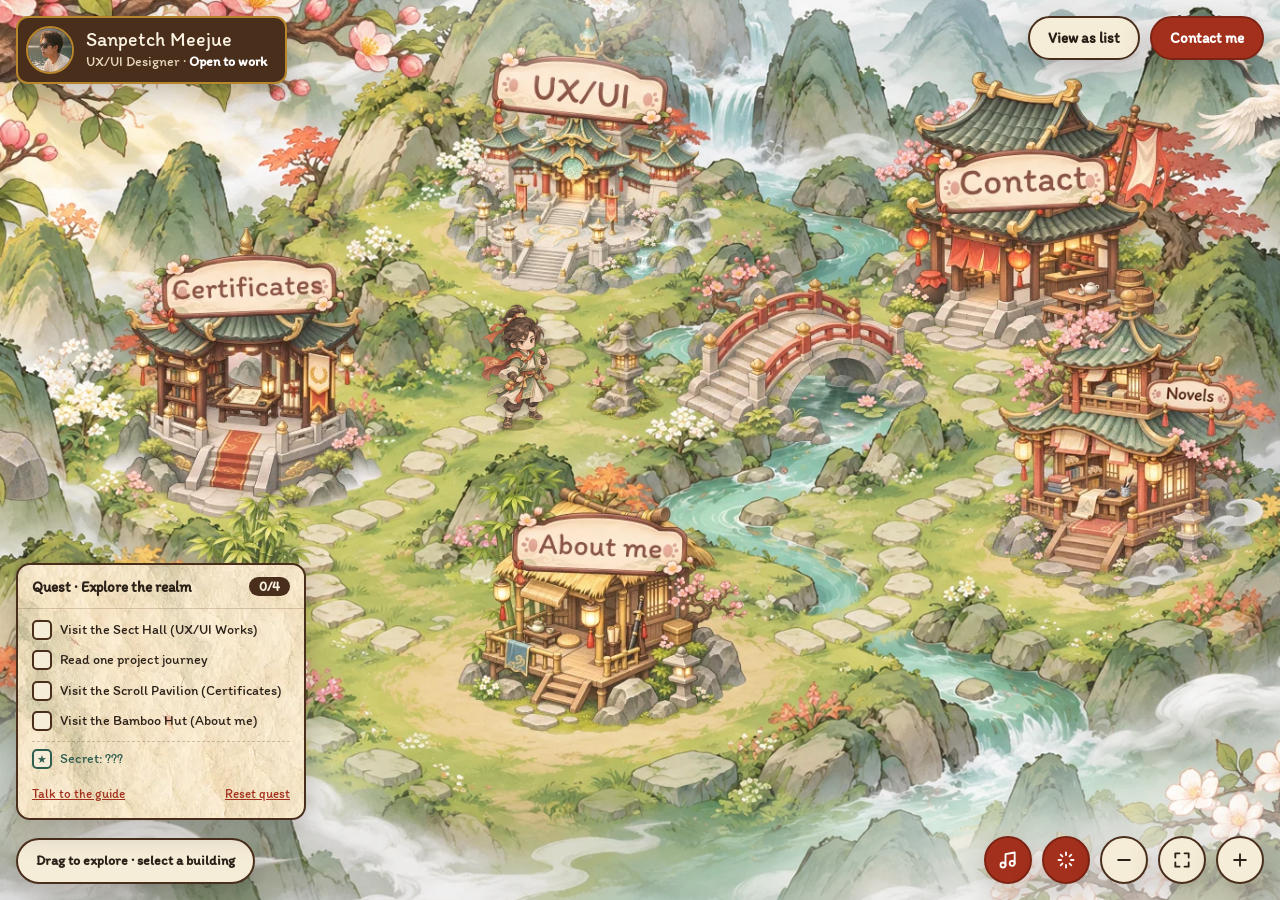
==== index.html @ 184b5078 "First version" ====
<!doctype html>
<html lang="en">
<head>
  <meta charset="utf-8">
  <meta name="viewport" content="width=device-width, initial-scale=1">
  <title>Sanpetch Meejue — UX/UI Designer Portfolio</title>
  <meta name="description" content="UX/UI Designer portfolio: case studies from planning to handoff.">

  <link rel="stylesheet" href="css/style.css?v=84">

  <!-- ตัดสินใจก่อนหน้าเว็บแสดงผล ว่าจะเปิดแอนิเมชันไหม (ดูจากการตั้งค่าเครื่อง: Windows → Animation effects) -->
  <script>
    try {
      // เปิดแอนิเมชันทุกครั้งที่เข้าเว็บ ยกเว้นเครื่องที่ตั้ง "ลดการเคลื่อนไหว" ไว้
      if (matchMedia("(prefers-reduced-motion: reduce)").matches) document.documentElement.classList.add("motion-off");
    } catch (e) {}
  </script>
</head>
<body class="page-map">

  <!-- ลิงก์ซ่อน: คนที่ใช้คีย์บอร์ดกด Tab ครั้งแรกจะเห็น → ข้ามแผนที่ไปดูแบบรายการได้ทันที -->
  <a class="skip-link" href="#quick" data-open="quick">Skip the map — view as list</a>

  <!-- ===== ส่วนหัว (HUD) ลอยอยู่บนแผนที่ ===== -->
  <header class="hud">
    <div class="hud-id plaque-wood">
      <img class="hud-photo" src="images/profile/sanpetch.webp" alt="" width="48" height="48">
      <div>
        <p class="hud-name">Sanpetch Meejue</p>
        <p class="hud-role">UX/UI Designer · <strong>Open to work</strong></p>
      </div>
    </div>
    <nav class="hud-nav" aria-label="Main">
      <button type="button" class="btn btn-ghost" data-open="quick">View as list</button>
      <button type="button" class="btn btn-seal" data-open="contact">Contact me</button>
    </nav>
  </header>

  <!-- ===== แผนที่ =====
       map-viewport = กรอบที่มองเห็น (เต็มจอ)
       map-world    = โลกขนาด 1586×992 ที่เลื่อน/ซูมได้ (JavaScript ขยับมัน)

       วิธีทำ "ชี้แล้วอาคารขยาย":
       1. map-full.webp = แผนที่เต็ม (อาคารขนาดปกติ)
       2. hover-xxx.webp = ภาพเฉพาะส่วนอาคารที่ขยายแล้ว ตัดมาจากภาพที่คุณทำ วางทับตรงตำแหน่งเดิมพอดี
          ปกติซ่อนไว้ (opacity: 0) → เมื่อเมาส์ชี้ปุ่มของอาคารนั้น จะค่อยๆ โผล่ขึ้นมา
       3. ปุ่ม (hotspot) = พื้นที่โปร่งใสที่กดได้ วางทับตัวอาคาร
       ตัวเลข left / top / width / height = พิกัดเป็นพิกเซลบนภาพแผนที่ -->
  <main class="map-viewport" id="map" aria-label="Portfolio map. Select a building to open a section.">
    <div class="parallax">
    <div class="map-world" id="world">
      <img class="map-bg" src="images/map/map-full.webp" alt="" width="1586" height="992" draggable="false">

      <!-- ภาพอาคารขยาย (ซ่อนไว้ก่อน) -->
      <img class="hover-art" data-for="works"   src="images/map/hover-works.webp"   alt="" draggable="false" style="left:550px;  top:4px;   width:359px; height:354px">
      <img class="hover-art" data-for="certs"   src="images/map/hover-certs.webp"   alt="" draggable="false" style="left:188px;  top:227px; width:355px; height:372px">
      <img class="hover-art" data-for="about"   src="images/map/hover-about.webp"   alt="" draggable="false" style="left:572px;  top:488px; width:361px; height:336px">
      <img class="hover-art" data-for="contact" src="images/map/hover-contact.webp" alt="" draggable="false" style="left:1020px; top:68px;  width:367px; height:349px">
      <img class="hover-art" data-for="novels"  src="images/map/hover-novels.webp"  alt="" draggable="false" style="left:1142px; top:293px; width:335px; height:357px">

      <!-- ปุ่มของอาคาร: ข้อความในปุ่มซ่อนจากสายตา (ป้ายอยู่ในภาพแล้ว) แต่โปรแกรมอ่านหน้าจอยังอ่านได้ -->
      <button type="button" class="hotspot" data-open="works"   style="left:570px;  top:20px;  width:320px; height:325px; --x:730px;  --y:260px"><span class="sr-only">UX/UI Works</span></button>
      <button type="button" class="hotspot" data-open="certs"   style="left:215px;  top:260px; width:305px; height:325px; --x:367px;  --y:500px"><span class="sr-only">Certificates</span></button>
      <button type="button" class="hotspot" data-open="about"   style="left:590px;  top:515px; width:325px; height:295px; --x:752px;  --y:735px"><span class="sr-only">About me</span></button>
      <button type="button" class="hotspot" data-open="contact" style="left:1040px; top:85px;  width:300px; height:235px; --x:1205px; --y:325px"><span class="sr-only">Contact</span></button>
      <button type="button" class="hotspot" data-open="novels"  style="left:1170px; top:330px; width:285px; height:300px; --x:1310px; --y:560px"><span class="sr-only">Novels</span></button>
    </div>
    </div>

    <!-- หมอกเปิดฉากตอนเข้าเว็บ (ค่อยๆ จางหายไป) -->
    <div class="intro-mist" aria-hidden="true"></div>
  </main>

  <!-- ปุ่มควบคุมแผนที่ -->
  <div class="map-controls" role="group" aria-label="Map controls">
    <!-- ปุ่มเปิด/ปิดเพลง (เพลงไม่เล่นเองจนกว่าจะกดปุ่มนี้) -->
    <button type="button" class="btn-icon" id="music-toggle" aria-pressed="false" aria-label="Sound and music" title="Sound & music on/off">
      <svg viewBox="0 0 24 24" aria-hidden="true"><path d="M9 18V5l11-2v13"/><circle cx="6" cy="18" r="3"/><circle cx="17" cy="16" r="3"/></svg>
    </button>
    <!-- ปุ่มเปิด/ปิดแอนิเมชัน (WCAG: ของที่ขยับเองต้องหยุดได้) -->
    <button type="button" class="btn-icon" id="motion-toggle" aria-pressed="true" aria-label="Animations" title="Animations on/off">
      <svg viewBox="0 0 24 24" aria-hidden="true"><path d="M12 3v3M12 18v3M3 12h3M18 12h3M5.6 5.6l2.1 2.1M16.3 16.3l2.1 2.1M5.6 18.4l2.1-2.1M16.3 7.7l2.1-2.1"/></svg>
    </button>
    <button type="button" class="btn-icon" id="zoom-out" aria-label="Zoom out">
      <svg viewBox="0 0 24 24" aria-hidden="true"><path d="M5 12h14"/></svg>
    </button>
    <button type="button" class="btn-icon" id="zoom-reset" aria-label="Show whole map">
      <svg viewBox="0 0 24 24" aria-hidden="true"><path d="M4 9V4h5M20 9V4h-5M4 15v5h5M20 15v5h-5"/></svg>
    </button>
    <button type="button" class="btn-icon" id="zoom-in" aria-label="Zoom in">
      <svg viewBox="0 0 24 24" aria-hidden="true"><path d="M5 12h14M12 5v14"/></svg>
    </button>
  </div>
  <p class="map-hint plaque-paper">Drag to explore · select a building</p>

  <!-- ===== ระบบเกม (ทำงานด้วย js/game.js) ===== -->

  <!-- Quest Log: ภารกิจสำรวจ (มุมซ้าย ใต้ป้ายชื่อ) -->
  <aside class="quest" id="quest" aria-label="Quest log">
    <button type="button" class="quest-toggle" id="quest-toggle" aria-expanded="true" aria-controls="quest-list">
      <span class="quest-title">Quest · Explore the realm</span>
      <span class="quest-count" id="quest-count">0/4</span>
    </button>
    <ol class="quest-list" id="quest-list"></ol>
    <div class="quest-foot">
      <button type="button" class="link-btn" id="npc-replay">Talk to the guide</button>
      <button type="button" class="link-btn" id="quest-reset">Reset quest</button>
    </div>
  </aside>

  <!-- NPC ผู้นำทาง: กล่องบทสนทนาด้านล่างจอ -->
  <section class="npc" id="npc" aria-label="Guide" hidden>
    <img class="npc-portrait" src="images/decor/crane.webp" alt="">
    <div class="npc-body">
      <p class="npc-name">Crane Messenger</p>
      <!-- ตัวหนังสือที่ค่อยๆ พิมพ์ (ซ่อนจากโปรแกรมอ่านหน้าจอ) + ข้อความเต็ม (ให้โปรแกรมอ่านหน้าจออ่าน) -->
      <p class="npc-text"><span class="npc-typed" aria-hidden="true"></span><span class="sr-only" id="npc-full" aria-live="polite"></span></p>
      <div class="npc-actions">
        <button type="button" class="btn btn-ghost" id="npc-skip">Skip</button>
        <button type="button" class="btn btn-seal" id="npc-next">Next ▸</button>
      </div>
    </div>
  </section>

  <!-- Achievement: เด้งขึ้นเมื่อทำภารกิจครบ -->
  <div class="achievement" id="achievement" role="status" hidden>
    <svg class="achievement-medal" viewBox="0 0 48 48" aria-hidden="true">
      <path d="M16 4h16l-4 14h-8z" fill="#A3301C"/>
      <circle cx="24" cy="30" r="14" fill="#E9B84A" stroke="#7E5A12" stroke-width="2.5"/>
      <path d="M24 21l2.8 5.7 6.2.9-4.5 4.4 1 6.2L24 35.3l-5.5 2.9 1-6.2-4.5-4.4 6.2-.9z" fill="#FFF3C8"/>
    </svg>
    <div class="achievement-text">
      <p class="achievement-kicker">Achievement unlocked</p>
      <p class="achievement-title">Explorer of the Realm</p>
      <p>You have seen the whole journey. Ready to talk?</p>
    </div>
    <div class="achievement-actions">
      <button type="button" class="btn btn-seal" data-open="contact">Send a message</button>
      <button type="button" class="btn-icon" data-dismiss aria-label="Close">
        <svg viewBox="0 0 24 24" aria-hidden="true"><path d="M6 6l12 12M18 6L6 18"/></svg>
      </button>
    </div>
  </div>

  <!-- =========================================================
       แผง (dialog) — เปิดเมื่อกดอาคาร
       <dialog> เป็นแท็กมาตรฐานของ HTML: กด Esc ปิดได้เอง และล็อกโฟกัสไว้ในแผงให้อัตโนมัติ
       เนื้อหาในแผงสร้างจาก data.js ด้วย main.js
       ========================================================= -->

  <!-- แผงผลงาน UX/UI -->
  <dialog class="panel" id="works" aria-labelledby="works-title">
    <div class="panel-head">
      <button type="button" class="btn btn-ghost btn-back" data-close>
        <svg viewBox="0 0 24 24" aria-hidden="true"><path d="M15 6l-6 6 6 6"/></svg> Back to map
      </button>
      <h2 class="sign" id="works-title">UX/UI Works</h2>
      <span class="panel-head-spacer"></span>
    </div>
    <p class="panel-lead">Every project is told step by step — from planning to developer handoff.</p>
    <ul class="work-grid" id="work-grid"></ul>
  </dialog>

  <!-- แผงใบรับรอง -->
  <dialog class="panel" id="certs" aria-labelledby="certs-title">
    <div class="panel-head">
      <button type="button" class="btn btn-ghost btn-back" data-close>
        <svg viewBox="0 0 24 24" aria-hidden="true"><path d="M15 6l-6 6 6 6"/></svg> Back to map
      </button>
      <h2 class="sign" id="certs-title">Certificates</h2>
      <span class="panel-head-spacer"></span>
    </div>
    <p class="panel-lead">Courses and certificates that keep my skills sharp.</p>
    <ul class="cert-grid" id="cert-grid"></ul>
  </dialog>

  <!-- แผงนิยาย -->
  <dialog class="panel" id="novels" aria-labelledby="novels-title">
    <div class="panel-head">
      <button type="button" class="btn btn-ghost btn-back" data-close>
        <svg viewBox="0 0 24 24" aria-hidden="true"><path d="M15 6l-6 6 6 6"/></svg> Back to map
      </button>
      <h2 class="sign" id="novels-title">Novels</h2>
      <span class="panel-head-spacer"></span>
    </div>
    <p class="panel-lead"><span>Outside of design, I write fiction in Thai as <strong>Howzler</strong>. Read them on Dek-D.</span></p>
    <ul class="novel-grid" id="novel-grid"></ul>
  </dialog>

  <!-- แผง About -->
  <dialog class="panel" id="about" aria-labelledby="about-title">
    <div class="panel-head">
      <button type="button" class="btn btn-ghost btn-back" data-close>
        <svg viewBox="0 0 24 24" aria-hidden="true"><path d="M15 6l-6 6 6 6"/></svg> Back to map
      </button>
      <h2 class="sign" id="about-title">About me</h2>
      <span class="panel-head-spacer"></span>
    </div>
    <div id="about-body" class="about"></div>
  </dialog>

  <!-- แผง Contact -->
  <dialog class="panel panel-small" id="contact" aria-labelledby="contact-title">
    <div class="panel-head">
      <button type="button" class="btn btn-ghost btn-back" data-close>
        <svg viewBox="0 0 24 24" aria-hidden="true"><path d="M15 6l-6 6 6 6"/></svg> Back
      </button>
      <h2 class="sign" id="contact-title">Contact</h2>
      <span class="panel-head-spacer"></span>
    </div>
    <div id="contact-body"></div>
  </dialog>

  <!-- แผง View as list: ทุกอย่างในเว็บแบบรายการธรรมดา (สำหรับคนรีบ / ใช้คีย์บอร์ด / โปรแกรมอ่านหน้าจอ) -->
  <dialog class="panel" id="quick" aria-labelledby="quick-title">
    <div class="panel-head">
      <button type="button" class="btn btn-ghost btn-back" data-close>
        <svg viewBox="0 0 24 24" aria-hidden="true"><path d="M15 6l-6 6 6 6"/></svg> Back to map
      </button>
      <h2 class="sign" id="quick-title">Quick view</h2>
      <span class="panel-head-spacer"></span>
    </div>
    <div id="quick-body" class="quick"></div>
  </dialog>

  <!-- ดูใบรับรองเต็มจอ (Lightbox) — ทำงานด้วย main.js ส่วนที่ 5 -->
  <dialog class="lightbox" id="lightbox" aria-label="Image viewer">
    <button type="button" class="lb-btn lb-close" id="lightbox-close" aria-label="Close">
      <svg viewBox="0 0 24 24" aria-hidden="true"><path d="M6 6l12 12M18 6L6 18"/></svg>
    </button>
    <button type="button" class="lb-btn lb-prev" id="lightbox-prev" aria-label="Previous image">
      <svg viewBox="0 0 24 24" aria-hidden="true"><path d="M15 5l-7 7 7 7"/></svg>
    </button>
    <div class="lightbox-stage">
      <img id="lightbox-img" src="" alt="">
    </div>
    <button type="button" class="lb-btn lb-next" id="lightbox-next" aria-label="Next image">
      <svg viewBox="0 0 24 24" aria-hidden="true"><path d="M9 5l7 7-7 7"/></svg>
    </button>
    <p class="lightbox-caption" id="lightbox-caption" aria-live="polite"></p>
  </dialog>

  <!-- ลำดับสำคัญ: data.js ต้องมาก่อน main.js เพราะ main.js ใช้ข้อมูลจาก data.js
       ?v=3 ท้ายชื่อไฟล์ = เลขเวอร์ชัน ทุกครั้งที่แก้ CSS/JS ให้เปลี่ยนเลขนี้ (เช่น v=4)
       เบราว์เซอร์จะรู้ว่าเป็นไฟล์ใหม่ และไม่ใช้ไฟล์เก่าที่จำไว้ (cache) -->
  <script src="js/data.js?v=84"></script>
  <script src="js/main.js?v=84"></script>
  <script src="js/player.js?v=84"></script>
  <script src="js/ambient.js?v=84"></script>
  <script src="js/game.js?v=84"></script>
  <script src="js/music.js?v=84"></script>
</body>
</html>
---- css/style.css ----
/* =========================================================
   style.css — หน้าตาทั้งหมดของเว็บ
   ---------------------------------------------------------
   ส่วนที่ 1: ตัวแปรสีและฟอนต์ (แก้ที่นี่ที่เดียว ทั้งเว็บเปลี่ยนตาม)
   ส่วนที่ 2: พื้นฐาน + ปุ่ม + ป้าย
   ส่วนที่ 3: หน้าแผนที่
   ส่วนที่ 4: แผง (dialog) และการ์ด
   ส่วนที่ 5: หน้ารายละเอียดผลงาน (project.html)
   ส่วนที่ 6: มือถือ + คนที่ปิดแอนิเมชัน
   ========================================================= */

/* ---------- 0. ฟอนต์ Itim (เก็บไฟล์ไว้ในเว็บเอง: fonts/Itim-Regular.woff2)
   รองรับทั้งภาษาอังกฤษและภาษาไทย → ตอนเพิ่มภาษาไทยภายหลังใช้ฟอนต์เดิมได้เลย
   Itim มีแค่น้ำหนักปกติ (Regular) ตัวหนาในเว็บจึงเป็นตัวหนาที่เบราว์เซอร์สร้างให้
   ลิขสิทธิ์: SIL Open Font License 1.1 — ใช้บนเว็บได้ฟรี ---------- */
@font-face {
  font-family: "Itim";
  src: url("../fonts/Itim-Regular.woff2") format("woff2");
  font-weight: 400;
  font-style: normal;
  font-display: swap;   /* แสดงข้อความด้วยฟอนต์สำรองก่อน แล้วสลับเป็น Itim เมื่อโหลดเสร็จ */
}

/* ---------- 1. ตัวแปร (CSS variables) ---------- */
:root {
  --paper: #F6EDD9;        /* กระดาษสา: พื้นแผง */
  --paper-2: #EFE2C6;      /* กระดาษเข้มขึ้น: การ์ด */
  --ink: #2B2118;          /* หมึก: ตัวหนังสือหลัก */
  --ink-soft: #5A4A3A;     /* หมึกจาง: ตัวหนังสือรอง (ผ่าน 4.5:1 บนกระดาษ) */
  --vermilion: #A3301C;    /* ชาด: สีเน้น / ตราประทับ */
  --vermilion-dark: #7E2414;
  --jade: #2F5D50;         /* หยก: สีรอง */
  --gold: #B8862B;         /* ทอง: เส้นตกแต่ง (ไม่ใช้กับตัวหนังสือ) */
  --wood: #4A2E1C;         /* ไม้: ป้ายชื่อ */
  --wood-light: #6B4429;
  --wood-text: #FBF3E2;

  --font-head: "Itim", system-ui, sans-serif;
  --font-body: "Itim", system-ui, sans-serif;

  --radius: 10px;
  --shadow: 0 10px 30px rgba(43, 33, 24, .28);
}

/* ---------- 2. พื้นฐาน ---------- */
*, *::before, *::after { box-sizing: border-box; }
html, body { margin: 0; }
body {
  font-family: var(--font-body);
  color: var(--ink);
  background: var(--paper) url("../images/ui/paper-texture.webp");
  line-height: 1.6;
}
img { max-width: 100%; display: block; }
h1, h2, h3 { font-family: var(--font-head); font-weight: 400; line-height: 1.2; margin: 0; }
p { margin: 0; }
a { color: var(--vermilion); }
a:hover { color: var(--vermilion-dark); }

/* วงแหวนโฟกัส: เห็นชัดเมื่อใช้คีย์บอร์ด (สำคัญมากสำหรับ WCAG) */
:focus-visible { outline: 3px solid var(--vermilion); outline-offset: 3px; }

/* ลิงก์ข้ามแผนที่: ซ่อนไว้ จนกว่าจะถูกโฟกัสด้วย Tab */
.skip-link {
  position: fixed; left: 16px; top: -60px; z-index: 100;
  padding: 10px 16px; background: var(--ink); color: var(--paper); border-radius: 8px;
  text-decoration: none; font-weight: 600;
}
.skip-link:focus { top: 16px; color: var(--paper); }

/* ปุ่มพื้นฐาน */
.btn {
  display: inline-flex; align-items: center; justify-content: center; gap: 6px;
  min-height: 44px; padding: 0 18px;               /* 44px = ขนาดขั้นต่ำที่นิ้วกดง่าย */
  font: 600 15px/1 var(--font-body);
  border-radius: 999px; cursor: pointer; text-decoration: none;
  transition: transform .15s ease, background-color .15s ease;
}
.btn svg, .btn-icon svg { width: 20px; height: 20px; fill: none; stroke: currentColor; stroke-width: 2.2; stroke-linecap: round; stroke-linejoin: round; }
.btn:hover { transform: translateY(-1px); }
.btn-seal { background: var(--vermilion); color: #fff; border: 2px solid var(--vermilion-dark); }
.btn-seal:hover { background: var(--vermilion-dark); color: #fff; }
.btn-ghost { background: var(--paper); color: var(--ink); border: 2px solid var(--wood); }
.btn-ghost:hover { background: var(--paper-2); color: var(--ink); }

.btn-icon {
  width: 48px; height: 48px; display: grid; place-items: center;
  background: var(--paper); color: var(--ink); border: 2px solid var(--wood); border-radius: 50%;
  cursor: pointer; box-shadow: var(--shadow);
}
.btn-icon:hover { background: var(--paper-2); }

/* ป้ายไม้ และ ป้ายกระดาษ */
.plaque-wood {
  background: var(--wood); color: var(--wood-text);
  border: 2px solid var(--gold); border-radius: 12px; box-shadow: var(--shadow);
}
.plaque-paper {
  background: var(--paper); color: var(--ink);
  border: 2px solid var(--wood); border-radius: 999px; box-shadow: var(--shadow);
}

/* ตราประทับ SM */
.seal {
  width: 44px; height: 44px; flex: none; display: grid; place-items: center;
  background: var(--vermilion); color: #fff; border-radius: 8px;
  font: 400 18px/1 var(--font-head); letter-spacing: .04em;
  box-shadow: inset 0 0 0 2px rgba(255,255,255,.35);
}

/* ป้ายชื่อหัวแผง (เหมือนป้ายแขวนหน้าสำนัก) */
.sign {
  justify-self: center;
  padding: 8px 28px; font-size: clamp(22px, 3vw, 30px);
  background: var(--wood); color: var(--wood-text);
  border: 2px solid var(--gold); border-radius: 10px;
  box-shadow: 0 4px 0 var(--wood-light);
  text-align: center;
}

/* กล่อง [เดียวมาอัพเดต] — เห็นชัด เพื่อเตือนว่ายังต้องเติมข้อมูล */
.todo {
  display: inline-block; padding: 1px 8px; border: 1.5px dashed var(--vermilion);
  border-radius: 6px; color: var(--vermilion-dark); background: #FFF6EE;
  font-size: .85em; font-weight: 600;
}
.todo-block {
  padding: 16px; border: 2px dashed var(--vermilion); border-radius: var(--radius);
  background: rgba(255, 246, 238, .7); color: var(--ink-soft);
}
.todo-block strong { color: var(--vermilion-dark); }
.todo-note { margin-top: 6px; font-size: 14px; }

/* ---------- 3. หน้าแผนที่ ---------- */
.page-map { overflow: hidden; height: 100dvh; background: #DCE6D8; }

.map-viewport {
  position: fixed; inset: 0; overflow: hidden;
  cursor: grab; touch-action: none;   /* touch-action:none = ให้ JavaScript จัดการลากเอง */
}
.map-viewport.is-dragging { cursor: grabbing; }

.map-world {
  position: absolute; left: 0; top: 0;
  width: 1586px; height: 992px;
  transform-origin: 0 0;
}
.map-world.is-animating { transition: transform .7s cubic-bezier(.22, .8, .25, 1); }
.map-bg { width: 1586px; height: 992px; max-width: none; user-select: none; }

/* ภาพอาคารขยาย: ซ่อนไว้ แล้วค่อยๆ โผล่เมื่อชี้ปุ่มของอาคารนั้น */
.hover-art {
  position: absolute; max-width: none; pointer-events: none; user-select: none;
  opacity: 0; transition: opacity .3s ease;
}
/* :has() = "ถ้าใน map-world มีปุ่ม works ที่ถูกชี้อยู่" → ให้ภาพ works โผล่ */
.map-world:has(.hotspot[data-open="works"]:is(:hover, :focus-visible))   .hover-art[data-for="works"],
.map-world:has(.hotspot[data-open="certs"]:is(:hover, :focus-visible))   .hover-art[data-for="certs"],
.map-world:has(.hotspot[data-open="about"]:is(:hover, :focus-visible))   .hover-art[data-for="about"],
.map-world:has(.hotspot[data-open="contact"]:is(:hover, :focus-visible)) .hover-art[data-for="contact"],
.map-world:has(.hotspot[data-open="novels"]:is(:hover, :focus-visible))  .hover-art[data-for="novels"] { opacity: 1; }

/* ปุ่มโปร่งใสที่วางทับอาคาร */
.hotspot {
  position: absolute; padding: 0; border: 0; background: transparent;
  border-radius: 40px; cursor: pointer;
}
.hotspot:focus-visible { outline: 4px solid var(--vermilion); outline-offset: 4px; }

/* ซ่อนข้อความจากสายตา แต่โปรแกรมอ่านหน้าจอยังอ่านได้ */
.sr-only {
  position: absolute; width: 1px; height: 1px; padding: 0; margin: -1px;
  overflow: hidden; clip: rect(0 0 0 0); white-space: nowrap; border: 0;
}

/* HUD */
.hud {
  position: fixed; z-index: 10; left: 16px; right: 16px; top: 16px;
  display: flex; justify-content: space-between; align-items: flex-start; gap: 12px; flex-wrap: wrap;
  pointer-events: none;   /* ให้ลากแผนที่ผ่านช่องว่างได้ */
}
.hud > * { pointer-events: auto; }
.hud-id { display: flex; align-items: center; gap: 12px; padding: 8px 18px 8px 8px; }
.hud-name { font: 400 20px/1.2 var(--font-head); }
/* รูปโปรไฟล์เล็กในส่วนหัว */
.hud-photo {
  width: 48px; height: 48px; flex: none; object-fit: cover; border-radius: 50%;
  border: 2px solid var(--gold);
}
.hud-role { font-size: 14px; color: #EADBC0; }
.hud-role strong { color: #fff; }
.hud-nav { display: flex; gap: 10px; flex-wrap: wrap; }
.hud-nav .btn { box-shadow: var(--shadow); }

.map-controls { position: fixed; z-index: 10; right: 16px; bottom: 16px; display: flex; gap: 10px; }
.map-hint { position: fixed; z-index: 10; left: 16px; bottom: 16px; padding: 10px 18px; font-size: 14px; font-weight: 600; }

/* ---------- 4. แผง (dialog) ---------- */
.panel {
  width: min(920px, 64vw); max-width: none;
  height: calc(100dvh - 32px); max-height: none;
  margin: 16px 16px 16px auto;            /* ชิดขวา เหลือแผนที่ด้านซ้าย */
  padding: 20px 28px 32px;
  background: var(--paper) url("../images/ui/paper-texture.webp");
  color: var(--ink);
  border: 3px solid var(--wood); border-radius: 18px;
  box-shadow: 0 0 0 6px rgba(246, 237, 217, .55), var(--shadow);
  overflow-y: auto;
}
.panel-small { width: min(520px, 92vw); height: auto; max-height: calc(100dvh - 32px); margin: 16px 16px auto auto; }

.panel::backdrop { background: rgba(30, 24, 16, .25); }
.panel[open] { animation: panel-in .35s cubic-bezier(.22, .8, .25, 1); }
@keyframes panel-in { from { opacity: 0; transform: translateX(40px); } to { opacity: 1; transform: none; } }

.panel-head {
  display: grid; grid-template-columns: 1fr auto 1fr; align-items: center; gap: 12px;
  position: sticky; top: -20px; z-index: 2; margin: -20px -28px 0; padding: 20px 28px 14px;
  background: var(--paper) url("../images/ui/paper-texture.webp");
  border-bottom: 2px solid rgba(74, 46, 28, .15);
}
.btn-back { justify-self: start; }
.panel-lead { margin: 18px 0 6px; text-align: center; color: var(--ink-soft); }

/* การ์ดผลงาน: ตาราง 2 คอลัมน์ */
.work-grid, .cert-grid {
  list-style: none; margin: 18px 0 0; padding: 0;
  display: grid; grid-template-columns: repeat(2, minmax(0, 1fr)); gap: 18px;
}
.work-card {
  display: flex; flex-direction: column; height: 100%;
  background: var(--paper-2); color: var(--ink); text-decoration: none;
  border: 2px solid var(--wood); border-radius: 14px; overflow: hidden;
  box-shadow: 0 4px 0 var(--wood-light);
  transition: transform .2s ease, box-shadow .2s ease;
}
.work-card:hover { transform: translateY(-4px); box-shadow: 0 8px 0 var(--wood-light); color: var(--ink); }
.work-cover {
  position: relative; aspect-ratio: 4 / 3; overflow: hidden;
  background: #E6D6B5 url("../images/ui/paper-texture.webp");
  border-bottom: 2px solid var(--wood);
}
.work-cover img { width: 100%; height: 100%; object-fit: cover; }
.cover-placeholder {
  position: absolute; inset: 0; display: grid; place-items: center; align-content: center; gap: 10px;
  color: var(--ink-soft); text-align: center; padding: 12px;
}
.cover-placeholder .enso {
  width: 92px; height: 92px; display: grid; place-items: center;
  border: 5px solid var(--ink); border-radius: 50%; border-right-color: transparent;
  font: 400 40px/1 var(--font-head); color: var(--ink); transform: rotate(-20deg);
}
.cover-placeholder .enso span { transform: rotate(20deg); }
.work-body { display: flex; flex-direction: column; gap: 8px; padding: 14px 16px 18px; flex: 1; }
.work-cat { font-size: 12px; font-weight: 700; letter-spacing: .1em; text-transform: uppercase; color: var(--jade); }
.work-title { font-size: 24px; }
.work-client { font-size: 14px; color: var(--ink-soft); }
.work-summary { font-size: 15px; }
.chips { display: flex; flex-wrap: wrap; gap: 6px; margin-top: auto; padding-top: 6px; }
.chip {
  padding: 3px 10px; font-size: 13px; font-weight: 600;
  background: var(--paper); border: 1.5px solid var(--jade); color: var(--jade); border-radius: 999px;
}
.work-cta { display: inline-flex; align-items: center; gap: 4px; margin-top: 8px; font-weight: 700; color: var(--vermilion); }

/* การ์ดนิยาย: ใช้สไตล์เดียวกับการ์ดผลงาน (.work-card)
   ต่างกันแค่ความสูง = ตามเนื้อหาของแต่ละใบ (ไม่ยืดให้สูงเท่าใบข้างๆ) */
.novel-grid {
  list-style: none; margin: 18px 0 0; padding: 0;
  display: grid; grid-template-columns: repeat(2, minmax(0, 1fr)); gap: 18px;
  align-items: start;
}
.novel-grid .work-card { height: auto; }
.novel-grid .work-cover img { object-position: center; }   /* ภาพปกทำเป็นแนวนอนไว้แล้ว (ปกจริงอยู่กลาง + พื้นหลังเบลอ) */
.novel-grid .work-body { flex: none; }
.novel-grid .work-cta { margin-top: 4px; }
.novel-lang { font-weight: 400; opacity: .85; }
.work-body > .todo { align-self: flex-start; }   /* ป้าย [เดียวมาอัพเดต] ไม่ยืดเต็มความกว้าง */
.quest-bonus { padding-top: 6px; border-top: 1.5px dashed rgba(74,46,28,.25); color: var(--jade) !important; }
.quest-bonus .quest-check { border-color: var(--jade); color: var(--jade); font-size: 11px; }
.quest-bonus.is-done .quest-check { background: var(--jade); border-color: var(--jade); color: #fff; }
.quest-bonus.is-done span:nth-child(2) { text-decoration: none !important; }

/* การ์ดใบรับรอง */
.cert-card {
  display: flex; flex-direction: column; gap: 6px; height: 100%; padding: 14px;
  background: var(--paper-2); border: 2px solid var(--wood); border-radius: 14px;
}
.cert-img { aspect-ratio: 4 / 3; border-radius: 8px; overflow: hidden; display: grid; place-items: center; background: #E6D6B5; }
.cert-year { font: 400 22px/1 var(--font-head); color: var(--vermilion); }
.cert-title { font-size: 17px; font-weight: 700; }
.cert-issuer { font-size: 14px; color: var(--ink-soft); }

/* About */
.about { display: grid; gap: 26px; margin-top: 20px; }
.about h3 { font-size: 22px; margin-bottom: 10px; color: var(--jade); }
/* ส่วนหัวของ About: รูป + แนะนำตัว */
.about-hero { display: flex; flex-wrap: wrap; gap: 28px; align-items: center; }
.about-photo {
  width: 220px; height: 220px; flex: none; object-fit: cover; border-radius: 50%;
  border: 6px solid var(--paper);
  box-shadow: 0 0 0 3px var(--wood), 0 0 0 7px var(--gold), var(--shadow);   /* กรอบไม้ + ขอบทอง */
}
.about-hero-text { flex: 1 1 320px; display: grid; gap: 10px; }
.about .about-name { font-size: 32px; color: var(--ink); margin: 0; }
.about-name span { font-size: 20px; color: var(--ink-soft); }
.about-role { color: var(--ink-soft); }
.about-role strong { color: var(--jade); }
.about-meta { font-size: 15px; color: var(--ink-soft); }
.about-intro { font-size: 18px; }
.about-quote { padding-left: 16px; border-left: 4px solid var(--vermilion); font-style: italic; color: var(--ink-soft); }
.timeline { list-style: none; margin: 0; padding: 0; display: grid; gap: 12px; }
.timeline > li { padding: 12px 16px; background: var(--paper-2); border-radius: 10px; border: 1.5px solid rgba(74,46,28,.3); }
.timeline > li > strong { display: block; }
.skill-groups { display: grid; grid-template-columns: repeat(2, minmax(0, 1fr)); gap: 16px; }
.skill-groups h4 { margin: 0 0 6px; font-size: 15px; }

/* Contact */
.contact-list { list-style: none; margin: 20px 0 0; padding: 0; display: grid; gap: 10px; }
.contact-list a, .contact-list .contact-row {
  display: flex; justify-content: space-between; align-items: center; gap: 12px; min-height: 52px; padding: 10px 16px;
  background: var(--paper-2); border: 1.5px solid rgba(74,46,28,.35); border-radius: 10px;
  color: var(--ink); text-decoration: none;
}
.contact-list a:hover { border-color: var(--vermilion); }
.contact-label { font-size: 13px; font-weight: 700; letter-spacing: .08em; text-transform: uppercase; color: var(--ink-soft); }
.contact-value { font-weight: 600; word-break: break-all; text-align: right; }

/* Quick view */
.quick { display: grid; gap: 26px; margin-top: 20px; }
.quick h3 { font-size: 22px; margin-bottom: 8px; color: var(--jade); }
.quick ul { margin: 0; padding-left: 20px; display: grid; gap: 6px; }

/* ---------- 5. หน้ารายละเอียดผลงาน ---------- */
.page-project { min-height: 100vh; }
.topbar {
  position: sticky; top: 0; z-index: 20;
  display: flex; justify-content: space-between; align-items: center; gap: 10px; flex-wrap: wrap;
  padding: 12px clamp(16px, 4vw, 40px);
  background: var(--wood); border-bottom: 3px solid var(--gold);
}
.topbar-links { display: flex; gap: 10px; flex-wrap: wrap; }
.topbar .btn-ghost { background: transparent; color: var(--wood-text); border-color: rgba(251,243,226,.6); }
.topbar .btn-ghost:hover { background: var(--wood-light); color: #fff; }

.project-wrap { max-width: 1180px; margin: 0 auto; padding: 32px clamp(16px, 4vw, 40px) 64px; }
.project-hero { display: grid; gap: 14px; padding-bottom: 28px; border-bottom: 2px solid rgba(74,46,28,.2); }
.project-hero h1 { font-size: clamp(36px, 6vw, 60px); }
.project-hero .work-summary { font-size: 19px; max-width: 760px; }
.metrics { display: flex; flex-wrap: wrap; gap: 12px; margin-top: 6px; }
.metric { min-width: 150px; padding: 12px 16px; background: var(--paper-2); border: 2px solid var(--wood); border-radius: 12px; }
.metric strong { display: block; font: 400 26px/1.1 var(--font-head); color: var(--vermilion); }
.metric span { font-size: 14px; color: var(--ink-soft); }

.overview { display: grid; grid-template-columns: repeat(4, minmax(0, 1fr)); gap: 12px; margin: 28px 0 0; }
.overview div { padding: 12px 14px; background: var(--paper-2); border-radius: 10px; }
.overview dt { font-size: 12px; font-weight: 700; letter-spacing: .1em; text-transform: uppercase; color: var(--jade); }
.overview dd { margin: 4px 0 0; }

.project-layout { display: flex; flex-wrap: wrap; gap: 40px; margin-top: 40px; align-items: flex-start; }
.stage-nav { flex: 1 1 220px; position: sticky; top: 90px; }
.stage-nav h2 { font-size: 20px; margin-bottom: 10px; }
.stage-nav ol { list-style: none; margin: 0; padding: 0; display: grid; gap: 4px; }
.stage-nav a {
  display: flex; align-items: center; gap: 10px; min-height: 40px; padding: 6px 10px;
  color: var(--ink); text-decoration: none; border-radius: 8px;
}
.stage-nav a:hover { background: var(--paper-2); }
.stage-dot { width: 26px; height: 26px; flex: none; display: grid; place-items: center; border-radius: 50%; font-size: 13px; font-weight: 700; border: 2px solid var(--vermilion); color: var(--vermilion); }
.stage-nav .is-done .stage-dot { background: var(--vermilion); color: #fff; }

.stages { flex: 999 1 560px; min-width: 0; list-style: none; margin: 0; padding: 0; position: relative; }
.stages::before {   /* เส้นทางเดินแนวตั้ง เชื่อมทุกขั้น */
  content: ""; position: absolute; left: 27px; top: 10px; bottom: 10px;
  border-left: 3px dotted var(--wood-light);
}
.stage { position: relative; padding: 0 0 40px 76px; scroll-margin-top: 90px; }
.stage-marker {
  position: absolute; left: 0; top: 0; width: 56px; height: 56px; display: grid; place-items: center;
  background: var(--vermilion); color: #fff; border-radius: 12px; transform: rotate(45deg);
  box-shadow: 0 3px 0 var(--vermilion-dark);
}
.stage-marker span { transform: rotate(-45deg); font: 400 22px/1 var(--font-head); }
.stage-head { display: flex; align-items: baseline; gap: 10px; flex-wrap: wrap; margin-bottom: 4px; }
.stage-head h2 { font-size: 30px; }
.stage-hint { color: var(--ink-soft); margin-bottom: 14px; }

.pager { display: flex; justify-content: space-between; gap: 12px; flex-wrap: wrap; margin-top: 24px; padding-top: 24px; border-top: 2px solid rgba(74,46,28,.2); }
.site-footer { padding: 28px clamp(16px, 4vw, 40px); background: var(--wood); color: var(--wood-text); text-align: center; }
.site-footer a { color: #F6D9A0; }

/* ---------- 7. แอนิเมชันบรรยากาศ (ใช้คู่กับ js/ambient.js) ---------- */

/* ฉากเปิด: กล้องถอยออกช้าๆ 2.2 วินาที */
.map-world.is-intro { transition: transform 2.2s cubic-bezier(.3, .7, .2, 1); }

/* หมอกเปิดฉาก: ปกติซ่อนไว้ แอนิเมชันจะทำให้มันเริ่มทึบแล้วจางหาย */
.intro-mist {
  position: absolute; inset: -10%; pointer-events: none; opacity: 0;
  background:
    radial-gradient(ellipse 45% 55% at 20% 50%, #fff 0%, rgba(255,255,255,.9) 45%, transparent 75%),
    radial-gradient(ellipse 45% 55% at 80% 50%, #fff 0%, rgba(255,255,255,.9) 45%, transparent 75%),
    rgba(250, 248, 240, .85);
  animation: mist-open 2.4s ease-out both;
}
@keyframes mist-open {
  0%   { opacity: 1; transform: scale(1); }
  100% { opacity: 0; transform: scale(1.5); }
}
/* ส่วนหัวและปุ่ม ค่อยๆ โผล่หลังหมอกจาง */
.hud, .map-controls, .map-hint { animation: ui-in .8s ease-out 1.4s both; }
@keyframes ui-in { from { opacity: 0; transform: translateY(-10px); } }

/* Parallax: ขยับทั้งแผนที่เล็กน้อยตามเมาส์ (--mx, --my มาจาก ambient.js) */
.parallax {
  position: absolute; inset: 0;
  transform: translate(calc(var(--mx, 0) * -12px), calc(var(--my, 0) * -8px));
  transition: transform .8s ease-out;
}

/* กลีบดอกไม้ร่วง */
.petal-layer { position: absolute; inset: 0; overflow: hidden; pointer-events: none; }
.petal {
  position: absolute; top: -20px;
  background: #F5AFC0; border-radius: 150% 0 150% 0;
  box-shadow: inset -2px -2px 0 rgba(214, 120, 140, .45);
  opacity: .9;
  animation-name: petal-fall; animation-timing-function: linear; animation-iteration-count: infinite;
}
@keyframes petal-fall {
  0%   { transform: translate(0, 0) rotate(0); opacity: 0; }
  8%   { opacity: .9; }
  50%  { transform: translate(var(--drift), 52vh) rotate(calc(var(--spin) / 2)); }
  100% { transform: translate(calc(var(--drift) * -.5), 105vh) rotate(var(--spin)); opacity: .6; }
}

/* ประกายบนผิวน้ำ */
.glint {
  position: absolute; width: 14px; height: 4px; margin: -2px 0 0 -7px; pointer-events: none;
  background: radial-gradient(ellipse, #fff 0%, rgba(255,255,255,.7) 40%, transparent 70%);
  border-radius: 50%; opacity: 0;
  animation: glint 3s ease-in-out infinite;
}
@keyframes glint {
  0%, 100% { opacity: 0; transform: scaleX(.4); }
  50%      { opacity: .95; transform: scaleX(1.2); }
}

/* น้ำตก: เส้นแสงไหลลง */
.waterfall-shimmer { position: absolute; left: 880px; top: 92px; width: 60px; height: 90px; overflow: hidden; pointer-events: none; }
.waterfall-shimmer span {
  position: absolute; top: -30px; width: 3px; height: 26px; border-radius: 3px;
  background: linear-gradient(transparent, rgba(255,255,255,.95), transparent);
  animation: fall-streak 1.6s linear infinite;
}
@keyframes fall-streak { to { transform: translateY(130px); } }

/* หมอกลอย */
.mist-layer {
  position: absolute; inset: 0; pointer-events: none; overflow: hidden;
  transform: translate(calc(var(--mx, 0) * -14px), calc(var(--my, 0) * -6px)); /* ขยับมากกว่าแผนที่ → รู้สึกว่าอยู่ใกล้กว่า */
  transition: transform .8s ease-out;
}
.mist {
  position: absolute; border-radius: 50%;
  background: radial-gradient(ellipse, rgba(255,255,255,.75) 0%, rgba(255,255,255,.35) 45%, transparent 70%);
  animation: mist-drift linear infinite alternate;
}
.mist.m1 { left: -10%; top: 74%; width: 720px; height: 220px; animation-duration: 38s; }
.mist.m2 { left: 55%;  top: 82%; width: 820px; height: 240px; animation-duration: 46s; animation-delay: -12s; }
.mist.m3 { left: 30%;  top: -6%; width: 640px; height: 180px; animation-duration: 52s; animation-delay: -20s; opacity: .7; }
@keyframes mist-drift { from { transform: translateX(-120px); } to { transform: translateX(160px); } }

/* นกกระเรียนบินผ่าน (ขวา → ซ้าย) ทุก 40 วินาที */
.crane-fly {
  position: absolute; left: 0; top: 0; width: 120px; max-width: none; pointer-events: none;
  opacity: 0; animation: crane-across 40s linear 6s infinite;
}
@keyframes crane-across {
  0%   { opacity: 0; transform: translate(1650px, 260px) rotate(-4deg); }
  2%   { opacity: 1; }
  30%  { opacity: 1; transform: translate(800px, 120px) rotate(2deg); }
  58%  { opacity: 1; transform: translate(-200px, 40px) rotate(-3deg); }
  60%, 100% { opacity: 0; transform: translate(-200px, 40px); }
}

/* ประกายทองลอยขึ้นรอบอาคารตอนชี้ */
.spark {
  position: absolute; width: 7px; height: 7px; border-radius: 50%; pointer-events: none;
  background: radial-gradient(circle, #FFF6C8 0%, #F4C350 50%, transparent 72%);
  opacity: 0;
}
.hotspot:is(:hover, :focus-visible) .spark { animation: spark-rise 1.6s ease-out infinite; }
@keyframes spark-rise {
  0%   { opacity: 0; transform: translateY(0) scale(.6); }
  20%  { opacity: 1; }
  100% { opacity: 0; transform: translateY(-70px) scale(1.2); }
}

/* ---------- 8. ระบบเกม (ใช้คู่กับ js/game.js) ---------- */

/* Quest Log */
.quest {
  position: fixed; z-index: 10; left: 16px; bottom: 80px; width: 290px;   /* มุมซ้ายล่าง เหนือป้าย "Drag to explore" — ไม่บังอาคาร */
  background: var(--paper) url("../images/ui/paper-texture.webp");
  border: 2px solid var(--wood); border-radius: 14px; box-shadow: var(--shadow);
  animation: ui-in .8s ease-out 1.6s both;
}
.quest-toggle {
  width: 100%; min-height: 44px; display: flex; justify-content: space-between; align-items: center; gap: 8px;
  padding: 8px 14px; background: none; border: 0; border-bottom: 1.5px solid rgba(74,46,28,.2);
  font: 600 15px var(--font-body); color: var(--ink); cursor: pointer; text-align: left;
}
.quest-toggle[aria-expanded="false"] { border-bottom: 0; }
.quest-count { padding: 2px 10px; background: var(--wood); color: var(--wood-text); border-radius: 999px; font-size: 13px; }
.quest.is-complete .quest-count { background: var(--vermilion); }
.quest-list { list-style: none; margin: 0; padding: 10px 14px 4px; display: grid; gap: 8px; font-size: 14px; }
.quest-list li { display: flex; align-items: flex-start; gap: 8px; color: var(--ink); }
.quest-list li.is-done { color: var(--ink-soft); }
.quest-list li.is-done span:nth-child(2) { text-decoration: line-through; text-decoration-color: rgba(163,48,28,.6); }
.quest-check {
  width: 20px; height: 20px; flex: none; display: grid; place-items: center; margin-top: 1px;
  border: 2px solid var(--wood); border-radius: 5px; background: var(--paper);
  font-size: 13px; color: #fff;
}
.is-done .quest-check { background: var(--vermilion); border-color: var(--vermilion-dark); animation: check-pop .4s ease-out; }
@keyframes check-pop { 50% { transform: scale(1.35); } }
.quest-list[hidden], .quest-list[hidden] + .quest-foot { display: none; }
.quest-foot { display: flex; justify-content: space-between; padding: 4px 14px 8px; font-size: 13px; }

/* NPC: กล่องบทสนทนา */
.npc {
  position: fixed; z-index: 15; left: 50%; bottom: 24px; transform: translateX(-50%);
  width: min(760px, calc(100vw - 32px));
  display: flex; gap: 18px; align-items: flex-end; padding: 18px 22px;
  background: var(--paper) url("../images/ui/paper-texture.webp");
  border: 3px solid var(--wood); border-radius: 16px;
  box-shadow: 0 0 0 5px rgba(246,237,217,.6), var(--shadow);
  animation: npc-in .45s cubic-bezier(.22,.8,.25,1) both;
}
.npc[hidden] { display: none; }
@keyframes npc-in { from { opacity: 0; transform: translate(-50%, 30px); } }
.npc-portrait {
  width: 104px; height: 104px; flex: none; object-fit: contain; margin: -40px 0 -6px -6px;
  filter: drop-shadow(0 6px 8px rgba(0,0,0,.25));
  animation: npc-bob 3s ease-in-out infinite;
}
@keyframes npc-bob { 50% { transform: translateY(-6px) rotate(-2deg); } }
.npc-body { flex: 1; display: grid; gap: 6px; }
.npc-name {
  justify-self: start; padding: 2px 12px; margin-top: -34px; margin-bottom: 4px;
  background: var(--wood); color: var(--wood-text); border: 2px solid var(--gold); border-radius: 8px; font-size: 15px;
}
.npc-text { min-height: 3.2em; font-size: 18px; line-height: 1.6; }
.npc-actions { display: flex; justify-content: flex-end; gap: 10px; }
.npc-open .map-hint { display: none; }

/* Achievement */
.achievement {
  position: fixed; z-index: 20; left: 50%; top: 20px; transform: translateX(-50%);
  display: flex; align-items: center; gap: 16px; padding: 14px 16px 14px 18px;
  background: var(--wood); color: var(--wood-text);
  border: 3px solid var(--gold); border-radius: 16px;
  box-shadow: 0 0 0 4px rgba(233,184,74,.35), 0 0 40px rgba(233,184,74,.55), var(--shadow);
  animation: achieve-in .6s cubic-bezier(.2,1.4,.4,1) both;
}
.achievement[hidden] { display: none; }
@keyframes achieve-in { from { opacity: 0; transform: translate(-50%, -30px) scale(.8); } }
.achievement-medal { width: 52px; height: 52px; flex: none; animation: medal-shine 2.4s ease-in-out infinite; }
@keyframes medal-shine { 50% { transform: rotate(-8deg) scale(1.06); } }
.achievement-kicker { font-size: 12px; letter-spacing: .14em; text-transform: uppercase; color: #F1D9A6; }
.achievement-title { font-size: 22px; line-height: 1.2; color: #fff; }
.achievement-text p:last-child { font-size: 14px; color: #EADBC0; }
.achievement-actions { display: flex; align-items: center; gap: 8px; }
.achievement .btn-icon { width: 40px; height: 40px; box-shadow: none; }

/* ---------- 9. ตัวละครบนแผนที่ (ใช้คู่กับ js/player.js) ---------- */
.player { position: absolute; left: 0; top: 0; width: 0; height: 0; pointer-events: none; z-index: 2; }
.player-shadow {
  position: absolute; left: -20px; top: -6px; width: 40px; height: 12px; border-radius: 50%;
  background: rgba(40, 30, 10, .3);
}
/* หมากตัวเดิน (ใช้ชั่วคราว จนกว่าจะมีภาพตัวละคร) */
.player-token {
  position: absolute; left: -28px; bottom: 14px; width: 56px; height: 56px;
  border-radius: 50%; border: 4px solid var(--gold); background: var(--wood);
  box-shadow: 0 0 0 2px var(--wood), 0 6px 10px rgba(0,0,0,.3);
  animation: player-idle 2.4s ease-in-out infinite;
}
.player-token img { width: 100%; height: 100%; border-radius: 50%; object-fit: cover; }
.player-token::after {   /* หางแหลมด้านล่าง ให้ดูเป็นหมุดบนแผนที่ */
  content: ""; position: absolute; left: 50%; bottom: -14px; transform: translateX(-50%);
  border: 9px solid transparent; border-top: 12px solid var(--gold);
}
/* ภาพตัวละครจริง (ตอนมีแล้ว) */
.player-sprite {
  position: absolute; left: -42px; bottom: -4px; width: 84px; max-width: none;
  filter: drop-shadow(0 4px 4px rgba(0,0,0,.25));
  animation: player-idle 2.4s ease-in-out infinite;
}
.is-flipped .player-sprite { transform: scaleX(-1); }   /* กลับด้านภาพตอนเดินสวนทาง */
@keyframes player-idle { 50% { translate: 0 -4px; } }
/* ตอนเดิน: กระโดดเป็นจังหวะ */
.is-walking .player-token, .is-walking .player-sprite { animation: player-hop .3s ease-in-out infinite; }
@keyframes player-hop { 50% { translate: 0 -9px; rotate: 4deg; } }

/* ---------- 10. กรอบลายจีน (ภาพจาก images/ui/) ----------
   ใช้เทคนิค 9-slice ผ่าน border-image:
   ภาพถูกตัดเป็น 9 ช่อง → มุมทั้ง 4 คงรูป, ขอบยืดตามขนาด, ตรงกลางยืดเต็ม (ถ้าใส่ fill)
   ตัวเลขหลัง url(...) = ระยะตัดจากขอบภาพ (พิกเซลของไฟล์ภาพ) บน ขวา ล่าง ซ้าย
   border-width = ขนาดที่แสดงบนจอ */

/* แผง: กรอบไม้ + หลังคา ซ้อนอยู่ด้านบนสุด, กระดาษเลื่อนอยู่ด้านใน */
.panel {
  background: none; border: 0; border-radius: 0; box-shadow: none; padding: 0; overflow: visible;
}
.panel::after {
  content: ""; position: absolute; inset: 0; z-index: 5; pointer-events: none;
  border-style: solid; border-width: 155px 83px 90px;
  border-image: url("../images/ui/panel-frame.webp") 310 165 180 165;
  filter: drop-shadow(0 10px 18px rgba(43, 33, 24, .35));
}
.panel-scroll {
  position: absolute; top: 107px; left: 39px; right: 39px; bottom: 56px;   /* = ขอบด้านในของกรอบไม้ */
  overflow-y: auto; overscroll-behavior: contain;
  padding: 0 56px 40px 34px;     /* ขวาเว้นที่ให้แถบเลื่อนหยก */
  scrollbar-width: none;         /* ซ่อนแถบเลื่อนปกติ (ใช้ป้ายหยกแทน) */
  background: var(--paper) url("../images/ui/panel-bg.webp") top center / cover no-repeat;
}
.panel-scroll::-webkit-scrollbar { display: none; }
.panel-small { width: min(660px, 92vw); height: min(860px, calc(100dvh - 32px)); }
.panel-small .panel-lead::before, .panel-small .panel-lead::after { display: none; }   /* แผงแคบ ไม่ใส่เส้นคั่น */
.panel .panel-head {
  top: 0; margin: 0 -56px 0 -34px; padding: 30px 56px 12px 34px;   /* ซ้าย 34px = ตรงกับขอบการ์ดด้านล่าง */   /* เว้นซ้ายขวาให้พ้นเหล็กยึดมุมของกรอบ */
  background: var(--paper) url("../images/ui/panel-bg.webp") top center / 100% auto no-repeat;
  border-bottom: 0;
}

/* ป้ายชื่อแผง: ป้ายไม้ดอกเหมย (แบบเดียวกับป้ายอาคารบนแผนที่)
   ป้ายมีรอยอุ้งเท้าสองข้าง → วางตัวหนังสือแค่ช่วงกลาง 64% และไม่ยืดภาพ (คงสัดส่วนเดิม) */
.panel .sign {
  display: flex; align-items: center; justify-content: center;
  width: 260px; aspect-ratio: 700 / 296; height: auto; padding: 0 18% 3%;
  background: url("../images/ui/title-plaque.webp") center / contain no-repeat;
  border: 0; border-image: none; border-radius: 0; box-shadow: none;
  color: var(--ink); font-size: 26px; line-height: 1.1; white-space: nowrap;
}

/* การ์ดผลงาน / นิยาย: กระดาษมุมทอง */
.work-card {
  border-style: solid; border-width: 28px 28px 34px; border-radius: 0;
  border-image: url("../images/ui/card-frame.webp") 100 100 115 100 fill;
  background: none; box-shadow: none; overflow: visible;
  filter: drop-shadow(0 4px 6px rgba(43, 33, 24, .22));
  transition: transform .2s ease, filter .2s ease;
}
.work-card:hover { transform: translateY(-4px); box-shadow: none; filter: drop-shadow(0 10px 12px rgba(43, 33, 24, .3)); }
.work-card:focus-visible { outline-offset: 6px; }
.work-cover { border: 0; border-radius: 4px; overflow: visible; background: #E6D6B5 url("../images/ui/paper-texture.webp"); }
.work-cover img { border-radius: 4px; }
/* ภาพปกเต็มความกว้างการ์ด (ชิดขอบทองของกรอบ) + สั้นลงเป็น 16:10 */
.work-card .work-cover {
  aspect-ratio: 16 / 10; margin: -22px -22px 0; border-radius: 6px 6px 0 0;
  border-bottom: 2px solid #C9A04A;
}
.work-card .work-cover img { border-radius: 6px 6px 0 0; }
.work-body { padding: 12px 0 0; gap: 4px; }
.work-card .work-title { font-size: 22px; }
.work-card .work-summary {   /* คำอธิบายยาวสุด 2 บรรทัด */
  font-size: 15px; line-height: 1.5;
  display: -webkit-box; -webkit-line-clamp: 2; -webkit-box-orient: vertical; overflow: hidden;
}
.work-card .chips { flex-wrap: wrap; gap: 6px; padding-top: 4px; }
.work-card .chip { padding: 2px 9px; font-size: 12px; }

/* ปุ่ม CTA ในการ์ด: ป้ายแดงขอบทอง */
.work-cta {
  align-self: flex-start; display: inline-flex; align-items: center; gap: 6px;
  min-height: 40px; margin-top: 10px; padding: 0 6px 2px;
  border-style: solid; border-width: 0 24px;
  border-image: url("../images/ui/btn-cta.webp") 0 130 0 130 fill;
  color: #fff; font-weight: 700; font-size: 15px;
  transition: filter .2s ease;
}
.work-card:hover .work-cta { filter: brightness(1.08); }

/* ปุ่ม Back: ปุ่มตัวหนังสือธรรมดา (ไม่มีกรอบ) — ป้ายชื่อแผงจะได้เด่นอยู่ชิ้นเดียว
   ยังสูง 44px ให้กดง่าย และมีขีดเส้นใต้ตอนชี้ บอกว่ากดได้ */
.panel .btn-back {
  min-height: 44px; padding: 0 10px 0 0; gap: 4px;   /* ซ้าย 0 → ลูกศรชิดแนวเดียวกับขอบการ์ด */
  background: none; border: 0; border-image: none; border-radius: 8px;
  color: var(--ink-soft); font-size: 16px; white-space: nowrap;
}
.panel .btn-back:hover { background: none; color: var(--vermilion); text-decoration: underline; text-underline-offset: 4px; transform: none; }
.panel .btn-back svg { width: 18px; height: 18px; }

/* เส้นคั่นปลายลูกศรทอง ซ้าย–ขวา ของข้อความใต้หัวข้อ */
.panel .panel-lead { display: flex; align-items: center; justify-content: center; gap: 14px; }
.panel .panel-lead::before, .panel .panel-lead::after {
  content: ""; flex: 0 0 90px; height: 26px;
  background: url("../images/ui/divider-end.webp") right center / auto 100% no-repeat;
}
.panel .panel-lead::before { transform: scaleX(-1); }

/* ของตกแต่งรอบกรอบ */
.panel-deco { position: absolute; inset: 0; z-index: 6; pointer-events: none; }
.panel-deco img { position: absolute; max-width: none; }
.deco-roof { left: 50%; top: 34px; width: 120px; transform: translateX(-50%); }
.deco-blossom { right: -46px; top: 52px; width: 230px; }
.deco-cloud { bottom: -10px; width: 190px; }
.deco-cloud-l { left: -52px; }
.deco-cloud-r { right: -52px; transform: scaleX(-1); }

/* แถบเลื่อนหยก */
.jade-scroll {
  position: absolute; z-index: 6; right: 46px; top: 230px; bottom: 110px; width: 34px;
}
.jade-scroll::before {   /* รางทองบางๆ */
  content: ""; position: absolute; left: 50%; top: 0; bottom: 0; width: 4px; transform: translateX(-50%);
  background: linear-gradient(90deg, #8A6420, #E9C46A, #8A6420); border-radius: 2px; opacity: .8;
}
.jade-thumb {
  position: relative; display: block; width: 34px; max-width: none; cursor: grab; touch-action: none;
  filter: drop-shadow(0 3px 3px rgba(0,0,0,.25));
}
.jade-thumb:active { cursor: grabbing; }

/* หลังคาแขวนเหนือการ์ด */
.work-grid > li, .novel-grid > li, .cert-grid > li { position: relative; padding-top: 44px; }
.work-grid > li::before, .novel-grid > li::before, .cert-grid > li::before {
  content: ""; position: absolute; left: 6%; right: 6%; top: 0; z-index: 1; pointer-events: none;
  aspect-ratio: 900 / 258;
  background: url("../images/ui/card-hanger.webp") center / 100% 100% no-repeat;
}
.work-grid > li:has(.work-card:hover)::before, .novel-grid > li:has(.work-card:hover)::before { transform: translateY(-4px); transition: transform .2s ease; }

/* ---------- 6. มือถือ ---------- */
@media (max-width: 760px) {
  .panel { width: 100vw; height: 100dvh; margin: 0; border-radius: 0; border-width: 0; padding: 16px 16px 28px; }
  .panel-head { margin: -16px -16px 0; padding: 14px 16px 12px; grid-template-columns: auto 1fr; top: -16px; }
  .panel-head .sign { justify-self: end; padding: 6px 16px; }
  .panel-head-spacer { display: none; }
  .panel-small { height: auto; width: 100vw; margin: auto 0 0; border-radius: 18px 18px 0 0; }
  .work-grid, .cert-grid, .skill-groups { grid-template-columns: minmax(0, 1fr); }
  .hud-id { padding: 6px 14px 6px 6px; }
  .hud-name { font-size: 17px; }
  .map-hint { display: none; }
  .overview { grid-template-columns: repeat(2, minmax(0, 1fr)); }
  .stage-nav { position: static; }
  .stage { padding-left: 64px; }
  .stage-marker { width: 46px; height: 46px; }
  .stages::before { left: 22px; }
}

/* ปิดแอนิเมชัน: เมื่อ <html> มี class "motion-off"
   (ตั้งจากค่า Windows "Animation effects" หรือจากปุ่มเปิด/ปิดบนหน้าเว็บ) */
.motion-off *, .motion-off *::before, .motion-off *::after { animation: none !important; transition: none !important; }
.motion-off .petal-layer, .motion-off .glint, .motion-off .waterfall-shimmer,
.motion-off .crane-fly, .motion-off .spark, .motion-off .intro-mist { display: none; }
.motion-off .parallax, .motion-off .mist-layer { transform: none; }

/* ปุ่มเพลง: ตอนเปิดเพลง ปุ่มเป็นสีชาด + ไอคอนโยกตามจังหวะ */
#music-toggle[aria-pressed="true"] { background: var(--vermilion); color: #fff; border-color: var(--vermilion-dark); }
#music-toggle[aria-pressed="true"] svg { animation: note-bob 1.66s ease-in-out infinite; }
@keyframes note-bob { 50% { transform: translateY(-2px) rotate(-6deg); } }

/* ปุ่มแอนิเมชัน: ตอนเปิดใช้ เป็นสีชาดเหมือนปุ่มเพลง (ตอนปิด = หน้าตาเหมือนปุ่มอื่น) */
#motion-toggle[aria-pressed="true"] { background: var(--vermilion); color: #fff; border-color: var(--vermilion-dark); }

/* ปุ่มที่หน้าตาเหมือนลิงก์ (ใช้ใน Quick view และ Quest Log) */
.link-btn { padding: 0; border: 0; background: none; font: inherit; color: var(--vermilion); text-decoration: underline; cursor: pointer; min-height: 32px; }
.link-btn:hover { color: var(--vermilion-dark); }

/* ปุ่ม View project ชิดล่างการ์ดเสมอ → การ์ดแถวเดียวกันปุ่มอยู่ระดับเดียวกัน */
.work-grid .work-cta { margin-top: auto; }
.work-grid .work-summary { margin-bottom: 12px; }

/* การ์ดใบรับรอง: ใช้ .work-card เหมือนการ์ดผลงาน (ไม่ใช่ลิงก์ทั้งใบ → ไม่ลอยตอนชี้) */
.cert-grid .work-card:hover, .novel-grid .work-card:hover { transform: none; filter: drop-shadow(0 4px 6px rgba(43, 33, 24, .22)); }
.cert-grid .work-cta { margin-top: 10px; }

/* ---------- 11. ใบรับรอง: รูปย่อ + ดูเต็มจอ ---------- */
/* รูปย่อ: แสดงใบเต็มๆ ไม่ครอป (contain) บนพื้นกระดาษ */
.cert-cover { display: block; }
.cert-zoom {
  position: absolute; inset: 0; width: 100%; padding: 0; border: 0; cursor: zoom-in;
  background: #E9DCC0 url("../images/ui/paper-texture.webp");
}
.cert-zoom { overflow: hidden; border-radius: 6px 6px 0 0; }
.cert-zoom img { width: 100%; height: 100%; object-fit: cover; transition: transform .25s ease; }
.cert-zoom:hover img { transform: scale(1.04); }
/* ช่องรูปใบรับรอง = สัดส่วน A4 แนวนอน (2000×1414) → เต็มขอบเฟรมโดยไม่ครอปเนื้อหาใบ */
.cert-grid .work-card .work-cover, .novel-grid .work-card .work-cover { aspect-ratio: 2000 / 1414; }
.cert-zoom-hint {
  position: absolute; right: 12px; bottom: 12px; width: 40px; height: 40px; display: grid; place-items: center;
  background: rgba(43, 33, 24, .75); color: #fff; border-radius: 50%; opacity: 0; transition: opacity .2s ease;
}
.cert-zoom-hint svg { width: 22px; height: 22px; fill: none; stroke: currentColor; stroke-width: 2.2; stroke-linecap: round; }
.cert-zoom:hover .cert-zoom-hint, .cert-zoom:focus-visible .cert-zoom-hint { opacity: 1; }
.cert-zoom:focus-visible { outline: 3px solid var(--vermilion); outline-offset: -3px; }

/* Lightbox เต็มจอ */
.lightbox {
  width: 100vw; height: 100dvh; max-width: none; max-height: none; margin: 0; padding: 0; border: 0;
  background: rgba(20, 15, 10, .92); color: #fff; overflow: hidden;
}
.lightbox[open] { display: grid; grid-template-columns: 80px 1fr 80px; grid-template-rows: 1fr auto; animation: lb-in .25s ease-out; }
.lightbox::backdrop { background: transparent; }
@keyframes lb-in { from { opacity: 0; } }
.lightbox-stage { grid-column: 2; grid-row: 1; display: grid; place-items: center; min-height: 0; padding: 32px 0 12px; }
.lightbox-stage img {
  max-width: calc(100vw - 200px); max-height: calc(100dvh - 140px);   /* เหลือที่ให้ปุ่ม ‹ › และคำบรรยายด้านล่าง */
  width: auto; height: auto; object-fit: contain; border-radius: 4px;
  box-shadow: 0 0 0 6px var(--paper), 0 0 0 9px var(--gold), 0 20px 60px rgba(0,0,0,.6);
  animation: lb-zoom .3s cubic-bezier(.22,.8,.25,1);
}
@keyframes lb-zoom { from { transform: scale(.92); opacity: 0; } }
.lightbox-caption {
  grid-column: 1 / -1; grid-row: 2; display: flex; justify-content: center; align-items: center; gap: 14px; flex-wrap: wrap;
  padding: 14px 20px 22px; font-size: 16px; color: #EADBC0;
}
.lightbox-caption strong { color: #fff; font-size: 19px; }
.lightbox-caption a { color: #F6D9A0; }
.lb-btn {
  width: 52px; height: 52px; display: grid; place-items: center; align-self: center; justify-self: center;
  background: rgba(246, 237, 217, .12); color: #fff; border: 2px solid rgba(246, 237, 217, .5); border-radius: 50%; cursor: pointer;
}
.lb-btn:hover { background: rgba(246, 237, 217, .25); }
.lb-btn svg { width: 24px; height: 24px; fill: none; stroke: currentColor; stroke-width: 2.4; stroke-linecap: round; stroke-linejoin: round; }
.lb-btn[hidden] { visibility: hidden; display: grid; }
.lb-prev { grid-column: 1; grid-row: 1; }
.lb-next { grid-column: 3; grid-row: 1; }
.lb-close { position: absolute; top: 16px; right: 16px; z-index: 2; }

/* About: ปุ่มดาวน์โหลด, ประสบการณ์แบบมีหัวข้อย่อย, การศึกษา+ภาษา 2 คอลัมน์ */
.doc-buttons { display: flex; flex-wrap: wrap; gap: 10px; margin-top: 4px; }
.doc-buttons .work-cta { margin-top: 0; text-decoration: none; }
.timeline-period { display: block; font-size: 14px; color: var(--jade); font-weight: 600; margin: 2px 0 4px; }
.timeline-points { margin: 6px 0 0; padding-left: 20px; display: grid; gap: 4px; font-size: 15px; }
.about-two { display: grid; grid-template-columns: repeat(2, minmax(0, 1fr)); gap: 24px; }
.timeline-points li { list-style: disc; }

/* ไอคอนในแผง Contact */
.contact-label { display: inline-flex; align-items: center; gap: 10px; }
.contact-icon {
  width: 30px; height: 30px; flex: none; padding: 5px; border-radius: 8px;
  background: var(--paper); border: 1.5px solid rgba(74,46,28,.3); color: var(--vermilion);
  fill: none; stroke: currentColor; stroke-width: 1.8; stroke-linecap: round; stroke-linejoin: round;
}
.contact-list a:hover .contact-icon { background: var(--vermilion); color: #fff; border-color: var(--vermilion-dark); }
.panel .panel-lead > span { max-width: 560px; text-align: center; text-wrap: balance; }
.novel-grid .work-cta { text-decoration: none; }
.lightbox-caption span[lang="th"] { color: #EADBC0; }

/* เนื้อหาแต่ละขั้นในหน้าผลงาน */
.stage-content { display: grid; gap: 10px; font-size: 17px; max-width: 760px; }
.stage-content ul { margin: 0; padding-left: 22px; display: grid; gap: 6px; }
.stage-content strong { color: var(--ink); }

/* ภาพประกอบในแต่ละขั้น: ช่องเท่ากันทุกภาพ (2 คอลัมน์ สัดส่วน 16:10) */
.stage-gallery { display: grid; grid-template-columns: repeat(2, minmax(0, 1fr)); gap: 18px; margin-top: 18px; }
.stage-gallery figure { margin: 0; }
.stage-gallery figcaption { margin-top: 8px; font-size: 14px; color: var(--ink-soft); }

/* ปุ่มรูป (ใช้ทั้งภาพใหญ่ใต้หัวเรื่อง และภาพประกอบ) */
.shot {
  position: relative; display: block; width: 100%; padding: 0; cursor: zoom-in; overflow: hidden;
  aspect-ratio: 16 / 10; background: #F4F6F2;
  border: 2px solid rgba(74,46,28,.25); border-radius: 10px; box-shadow: 0 4px 12px rgba(43,33,24,.15);
}
.shot img { width: 100%; height: 100%; object-fit: contain; transition: transform .25s ease; }
.shot:hover { border-color: var(--vermilion); }
.shot:hover img { transform: scale(1.03); }
.shot:hover .cert-zoom-hint, .shot:focus-visible .cert-zoom-hint { opacity: 1; }

/* ภาพใหญ่ใต้หัวเรื่อง */
.project-cover { margin: 6px 0 4px; }
.project-cover .shot { aspect-ratio: 16 / 9; border-radius: 14px; }
.project-cover .shot img { object-fit: cover; }

/* ---------- 12. หน้ารายละเอียดผลงาน: ธีมเดียวกับแผง ---------- */
/* พื้นหลังกระดาษภูเขาจาง (อยู่กับที่ตอนเลื่อน) */
.page-project { background: var(--paper) url("../images/ui/panel-bg.webp") center top / cover fixed; }

/* แถบบน = หลังคากระเบื้องเขียว (ยืดช่วงกลาง ปลายสองข้าง + พู่แดงคงรูป)
   ซ้อน 3 ชั้น: ::before แผ่นกระดาษ (กันเนื้อหาโผล่) → ::after หลังคา → ปุ่ม */
.page-project .topbar {
  height: 112px; padding: 14px clamp(250px, 18vw, 290px) 0; align-items: flex-start;
  background: none; border: 0;
}
.page-project .topbar::before {
  content: ""; position: absolute; z-index: 0; left: 0; right: 0; top: 0; height: 60px;
  background: var(--paper) url("../images/ui/panel-bg.webp") center top / cover fixed;
}
.page-project .topbar::after {
  content: ""; position: absolute; z-index: 1; inset: 0; pointer-events: none;
  border-style: solid; border-width: 0 124px; border-image: url("../images/ui/topbar-roof.webp") 0 300 0 300 fill;
  filter: drop-shadow(0 6px 8px rgba(43, 33, 24, .25));
}
.page-project .topbar > * { position: relative; z-index: 2; }
.page-project .topbar .btn { min-height: 40px; box-shadow: 0 2px 0 var(--wood-light); }
.page-project .topbar .btn-ghost { background: var(--paper); color: var(--ink); border-color: var(--wood); }
.page-project .topbar .btn-ghost:hover { background: var(--paper-2); color: var(--ink); }
.page-project .topbar, .page-project .topbar-links { flex-wrap: nowrap; }
.stage-nav { top: 128px; }
.stage { scroll-margin-top: 130px; }

/* หมุดเลขขั้น = ตราหยกกรอบทอง */
.stage-marker {
  width: 62px; height: 64px; left: -3px; top: -6px; border-radius: 0; transform: none; box-shadow: none;
  background: url("../images/ui/stage-badge.webp") center / contain no-repeat;
  filter: drop-shadow(0 3px 3px rgba(43, 33, 24, .3));
}
.stage-marker span {
  transform: none; margin-top: -2px;
  font: 400 24px/1 var(--font-head); color: #fff;
  text-shadow: 0 1px 0 #1F4A33, 0 0 6px rgba(20, 60, 40, .8);
}
.stage-nav .stage-dot { border-color: var(--jade); color: var(--jade); }
.stage-nav .is-done .stage-dot { background: var(--jade); color: #fff; }
.stages::before { border-left: 3px dotted var(--gold); }

/* ---------- 13. หน้ารายละเอียดผลงาน (Case study) ----------
   ใช้ร่วมกันทุกผลงาน · สีประจำงานมาจาก data.js (accent) → --accent
   หลักการ: ลวดลายจีนอยู่ที่ขอบ (หลังคา, สารบัญม้วนคัมภีร์, ป้ายเลขหัวข้อ)
            พื้นที่อ่านเป็นกระดาษเรียบ ไม่มีลาย → ตัวหนังสือกับภาพผลงานเด่น */
.project-wrap { max-width: 1320px; --accent: var(--jade); --on-accent: #fff; }
.page-project .project-wrap { padding-top: 24px; }

/* ปก */
.cs-cover { display: grid; gap: 12px; margin-bottom: 40px; }
.cs-category { font-size: 14px; font-weight: 700; letter-spacing: .12em; text-transform: uppercase; color: var(--jade); }
.cs-cover h1 { font: 400 clamp(38px, 6vw, 68px)/1.05 var(--font-head); color: var(--ink); }
.cs-summary { font-size: clamp(18px, 2vw, 22px); line-height: 1.55; max-width: 780px; color: var(--ink); }
.cs-client { color: var(--ink-soft); }
.cs-hero { margin-top: 18px; }
.cs-hero .cs-shot { border-radius: 18px; box-shadow: 0 18px 40px rgba(43,33,24,.22); }

/* ภาพที่กดขยายได้: ขนาดตามสัดส่วนจริง ไม่บีบ ไม่ครอป */
.cs-shot {
  position: relative; display: block; width: 100%; padding: 0; border: 0; cursor: zoom-in;
  background: #fff; border-radius: 12px; overflow: hidden;
  box-shadow: 0 0 0 1px rgba(74,46,28,.18), 0 8px 20px rgba(43,33,24,.12);
}
.cs-shot img { display: block; width: 100%; height: auto; }
.cs-shot:hover { box-shadow: 0 0 0 2px var(--accent), 0 10px 24px rgba(43,33,24,.18); }
.cs-shot:focus-visible { outline: 3px solid var(--vermilion); outline-offset: 3px; }
.cs-zoom {
  position: absolute; right: 12px; bottom: 12px; width: 40px; height: 40px; display: grid; place-items: center;
  border-radius: 50%; background: rgba(43,33,24,.75); opacity: 0; transition: opacity .2s;
}
.cs-zoom svg { width: 22px; height: 22px; fill: none; stroke: #fff; stroke-width: 2; stroke-linecap: round; }
.cs-shot:hover .cs-zoom, .cs-shot:focus-visible .cs-zoom { opacity: 1; }
.cs-figure { margin: 0; display: grid; gap: 10px; align-content: start; }
.cs-figure figcaption { font-size: 15px; color: var(--ink-soft); }

/* หมุดอธิบายบนภาพ + รายการคำอธิบายตามเลข */
.cs-pin {
  position: absolute; transform: translate(-50%, -50%); width: 32px; height: 32px; display: grid; place-items: center;
  border-radius: 50%; background: var(--accent); color: var(--on-accent); font: 400 16px/1 var(--font-head);
  border: 3px solid #fff; box-shadow: 0 0 0 1px rgba(0,0,0,.25), 0 4px 8px rgba(43,33,24,.35); pointer-events: none;
}
.cs-pin-notes { list-style: none; counter-reset: pin; margin: 4px 0 0; padding: 0; display: grid; gap: 10px; }
.cs-pin-notes li { counter-increment: pin; position: relative; padding-left: 42px; min-height: 30px; display: flex; align-items: center; font-size: 16px; }
.cs-pin-notes li::before {
  content: counter(pin); position: absolute; left: 0; top: 50%; transform: translateY(-50%);
  width: 30px; height: 30px; display: grid; place-items: center; border-radius: 50%;
  background: var(--accent); color: var(--on-accent); font: 400 15px/1 var(--font-head);
}

/* โครงหน้า: สารบัญซ้าย + เนื้อหา */
.cs-layout { display: grid; gap: 28px; }
.cs-body { display: grid; gap: 28px; min-width: 0; }
.cs-section {
  scroll-margin-top: 130px; padding: clamp(24px, 4vw, 48px);
  background: #FBF7EE; border-radius: 18px; box-shadow: 0 0 0 1px rgba(74,46,28,.12), 0 6px 18px rgba(43,33,24,.08);
  display: grid; gap: 22px; min-width: 0;
}
.cs-head { display: flex; align-items: center; gap: 14px; }
.cs-no {
  flex: none; width: 54px; height: 56px; display: grid; place-items: center; padding-bottom: 2px;
  background: url("../images/ui/stage-badge.webp") center / contain no-repeat;
  font: 400 19px/1 var(--font-head); color: #fff; text-shadow: 0 1px 0 #1F4A33, 0 0 6px rgba(20,60,40,.8);
}
.cs-head h2 { font: 400 clamp(26px, 3vw, 34px)/1.15 var(--font-head); color: var(--ink); }
.cs-head::after { content: ""; flex: 1; height: 3px; border-radius: 3px; background: linear-gradient(90deg, var(--accent), transparent); opacity: .55; }
.cs-sub { font: 400 22px/1.25 var(--font-head); color: var(--ink); margin-top: 6px; }
.cs-lead, .cs-prose p, .cs-prose li { font-size: 18px; line-height: 1.7; max-width: 72ch; }
.cs-prose { display: grid; gap: 12px; }
.cs-prose ul, .cs-card ul { margin: 0; padding-left: 22px; display: grid; gap: 8px; }
.cs-source, .cs-note { font-size: 15px; color: var(--ink-soft); }
.cs-card { padding: 20px 22px; background: #fff; border-radius: 14px; box-shadow: 0 0 0 1px rgba(74,46,28,.14); display: grid; gap: 10px; align-content: start; }
.cs-card h3 { font: 400 20px/1.25 var(--font-head); }
.cs-card li { font-size: 16px; line-height: 1.6; }

/* สารบัญ: จอใหญ่ = ม้วนคัมภีร์ติดซ้าย · จอเล็ก = กล่องพับได้ด้านบน (ไม่ลอยทับเนื้อหา) */
.cs-toc-box summary { cursor: pointer; font: 400 20px/1.2 var(--font-head); padding: 14px 18px; list-style: none; display: flex; justify-content: space-between; }
.cs-toc-box summary::-webkit-details-marker { display: none; }
.cs-toc-box summary::after { content: "▾"; color: var(--jade); }
.cs-toc-box[open] summary::after { content: "▴"; }
.cs-toc-box { background: #FBF7EE; border-radius: 14px; box-shadow: 0 0 0 1px rgba(74,46,28,.18); }
.cs-toc ol { list-style: none; margin: 0; padding: 0 10px 12px; display: grid; gap: 2px; }
.cs-toc a {
  display: flex; align-items: center; gap: 10px; min-height: 40px; padding: 6px 10px; border-radius: 8px;
  color: var(--ink); text-decoration: none; font-size: 16px; line-height: 1.25;
}
.cs-toc a:hover { background: rgba(47,93,80,.08); }
.cs-toc-no { flex: none; width: 28px; height: 28px; display: grid; place-items: center; border-radius: 50%; border: 2px solid var(--jade); color: var(--jade); font-size: 12px; font-weight: 700; }
.cs-toc a[aria-current="true"] { background: rgba(47,93,80,.12); font-weight: 700; }
.cs-toc a[aria-current="true"] .cs-toc-no { background: var(--jade); color: #fff; }

@media (min-width: 1100px) {
  .cs-layout { grid-template-columns: 250px minmax(0, 1fr); gap: 36px; align-items: start; }
  .cs-layout.is-empty { grid-template-columns: 1fr; }
  .cs-toc { position: sticky; top: 128px; }
  .cs-toc-box {
    background: none; box-shadow: none; border-radius: 0; padding: 0 10px 4px;
    border-style: solid; border-width: 96px 24px 40px;
    border-image: url("../images/ui/scroll-panel.webp") 215 56 86 56 fill;
    filter: drop-shadow(0 6px 10px rgba(43,33,24,.2));
  }
  .cs-toc-box summary { pointer-events: none; justify-content: center; margin-top: -30px; padding: 0 0 10px; }
  .cs-toc-box summary::after, .cs-toc-box[open] summary::after { content: none; }
  .cs-toc ol { padding: 0 0 6px; }
  .cs-toc a { font-size: 15px; padding: 5px 6px; }
}

/* ภาพรวม */
.cs-overview { display: grid; grid-template-columns: repeat(auto-fit, minmax(min(100%, 170px), 1fr)); gap: 12px; margin: 0; }
.cs-overview div { padding: 14px 16px; background: #fff; border-radius: 12px; box-shadow: 0 0 0 1px rgba(74,46,28,.14); }
.cs-overview dt { font-size: 13px; font-weight: 700; letter-spacing: .1em; text-transform: uppercase; color: var(--jade); }
.cs-overview dd { margin: 6px 0 0; font-size: 17px; line-height: 1.45; }

/* ปัญหาและเป้าหมาย */
.cs-split { display: grid; grid-template-columns: minmax(0, 1.4fr) minmax(0, 1fr); gap: 28px; align-items: start; }
.cs-users { list-style: none; margin: 0; padding: 0; display: grid; grid-template-columns: repeat(auto-fit, minmax(220px, 1fr)); gap: 12px; }
.cs-users strong { font: 400 19px/1.2 var(--font-head); }
.cs-users span { font-size: 16px; line-height: 1.55; color: var(--ink-soft); }
.cs-table { border-radius: 14px; overflow: hidden; box-shadow: 0 0 0 1px rgba(74,46,28,.18); background: #fff; }
.cs-row { display: grid; grid-template-columns: 1fr 36px 1fr; gap: 0 8px; align-items: center; padding: 14px 20px; font-size: 16px; line-height: 1.5; }
.cs-row + .cs-row { border-top: 1px solid rgba(74,46,28,.12); }
.cs-row-head { background: var(--accent); color: var(--on-accent); font: 400 17px/1.2 var(--font-head); }
.cs-row:not(.cs-row-head) span:first-child { color: var(--ink-soft); }
.cs-row:not(.cs-row-head) span:last-child { font-weight: 700; }
.cs-arrow { text-align: center; color: var(--vermilion); font-size: 20px; }

/* การตัดสินใจ: ภาพสลับข้างกับข้อความ */
.cs-decision { display: grid; grid-template-columns: minmax(0, 1fr) minmax(0, 1.25fr); gap: 36px; align-items: start; padding-top: 8px; }
.cs-decision + .cs-decision { border-top: 1px dashed rgba(74,46,28,.25); padding-top: 32px; }
.cs-decision.is-flipped { grid-template-columns: minmax(0, 1.25fr) minmax(0, 1fr); }
.cs-decision.is-flipped .cs-decision-text { order: 2; }
.cs-kicker { font-size: 14px; font-weight: 700; letter-spacing: .12em; text-transform: uppercase; color: var(--vermilion); }
.cs-decision h3 { font: 400 26px/1.2 var(--font-head); margin: 4px 0 14px; }
.cs-decision dl { margin: 0; display: grid; gap: 6px; }
.cs-decision dt { font-weight: 700; color: var(--jade); margin-top: 8px; }
.cs-decision dd { margin: 0; font-size: 17px; line-height: 1.65; }

/* Before / After, กลุ่มหน้าจอ, Design system */
.cs-compare { display: grid; grid-template-columns: minmax(0, 1fr); gap: 28px; align-items: start; }  /* ก่อน → หลัง เรียงบนลงล่าง ภาพจะใหญ่พออ่าน */
.cs-compare.is-single { grid-template-columns: minmax(0, 1fr); }
.cs-group { display: grid; gap: 18px; }
.cs-group + .cs-group { border-top: 1px dashed rgba(74,46,28,.25); padding-top: 28px; }
.cs-spot .cs-figure { grid-template-columns: minmax(0, 1.5fr) minmax(0, 1fr); column-gap: 28px; align-items: start; }
.cs-spot .cs-shot, .cs-spot figcaption { grid-column: 1; }
.cs-spot .cs-pin-notes { grid-column: 2; grid-row: 1 / span 2; margin-top: 0; }
.cs-grid { display: grid; grid-template-columns: repeat(2, minmax(0, 1fr)); gap: 24px; align-items: start; }
.cs-grid-ds .cs-shot { background: #fff; }

/* ผลลัพธ์ */
.cs-outcomes { display: grid; grid-template-columns: repeat(auto-fit, minmax(260px, 1fr)); gap: 16px; }

/* ผลงานก่อน / ถัดไป */
.cs-pager { display: grid; grid-template-columns: 1fr auto 1fr; gap: 20px; align-items: center; margin-top: 40px; }
.cs-pager-card {
  display: grid; grid-template-columns: 120px 1fr; grid-template-rows: auto 1fr; column-gap: 14px; align-items: center;
  padding: 12px; background: #FBF7EE; border-radius: 14px; color: var(--ink); text-decoration: none;
  box-shadow: 0 0 0 1px rgba(74,46,28,.18);
}
.cs-pager-card:hover { box-shadow: 0 0 0 2px var(--vermilion); }
.cs-pager-card img { grid-row: 1 / span 2; width: 120px; height: auto; aspect-ratio: 16 / 10; object-fit: cover; border-radius: 8px; }
.cs-pager-label { font-size: 14px; color: var(--ink-soft); align-self: end; }
.cs-pager-card strong { font: 400 20px/1.2 var(--font-head); align-self: start; }

/* แท็บเล็ต */
@media (max-width: 1099px) {
  .cs-decision, .cs-decision.is-flipped { grid-template-columns: minmax(0, 1fr); }
  .cs-decision.is-flipped .cs-decision-text { order: 0; }
  .cs-spot .cs-figure { grid-template-columns: minmax(0, 1fr); }
  .cs-spot .cs-pin-notes { grid-column: 1; grid-row: auto; }
}
@media (max-width: 860px) {
  .cs-split, .cs-compare, .cs-grid { grid-template-columns: minmax(0, 1fr); }
  .cs-pager { grid-template-columns: 1fr; }
  .cs-pager-all { justify-self: center; order: 3; }
  /* หลังคาบนจอเล็ก: ไม่ติดค้างตอนเลื่อน → ไม่บังเนื้อหา */
  .page-project .topbar { position: relative; height: 92px; padding: 12px 64px 0; }
  .page-project .topbar::after { border-width: 0 70px; }
  .cs-section, .cs-toc { scroll-margin-top: 16px; }
}
/* มือถือ */
@media (max-width: 560px) {
  .page-project .topbar { padding: 10px 44px 0; height: 84px; }
  .page-project .topbar .btn { min-height: 36px; padding: 6px 10px; font-size: 14px; }
  .page-project .topbar .btn svg { display: none; }
  .cs-row { grid-template-columns: 1fr; gap: 4px; }
  .cs-arrow { text-align: left; transform: rotate(90deg); width: 20px; }
  .cs-row-head span:nth-child(2) { display: none; }
  
  .cs-head h2 { font-size: 24px; }
  .cs-no { width: 44px; height: 46px; font-size: 16px; }
  .cs-pin { width: 24px; height: 24px; font-size: 13px; border-width: 2px; }
  .cs-pager-card { grid-template-columns: 90px 1fr; }
  .cs-pager-card img { width: 90px; }
  .lightbox[open] { grid-template-columns: 44px 1fr 44px; }
}

/* 13b. ภาพที่กดขยายได้: ขอบโค้งและเส้นบางแบบเดียวกับการ์ด (ไม่มีกรอบลาย) */
.cs-shot, .cs-hero .cs-shot { padding: 0; border-radius: 14px; overflow: hidden; background: #fff; box-shadow: 0 0 0 1px rgba(74,46,28,.14); }
.cs-shot:hover, .cs-hero .cs-shot:hover { box-shadow: 0 0 0 2px var(--accent); }
.cs-shot-inner { position: relative; display: block; }
.cs-shot .cs-pin, .cs-zoom { z-index: 2; }

/* ป้ายประเภทงานใต้คำอธิบายสั้น */
.cs-tags { list-style: none; margin: 4px 0 0; padding: 0; display: flex; flex-wrap: wrap; gap: 8px; }
.cs-tags li { padding: 6px 14px; border-radius: 999px; border: 1.5px solid rgba(74,46,28,.35); background: rgba(255,255,255,.55); font-size: 15px; }

/* หมายเหตุ "ภาพรวมระบบ ไม่ใช่ส่วนที่เราออกแบบ" */
.cs-context-note { padding: 12px 16px; border-radius: 12px; background: rgba(184,134,43,.12); border-left: 4px solid var(--gold); font-size: 16px; line-height: 1.6; max-width: 72ch; }

/* หน้าจอมือถือ (ภาพสูงมาก): แสดงกว้างเท่าโทรศัพท์ ไม่ยืดเต็มคอลัมน์ */
.cs-figure.is-phone .cs-shot, .cs-figure.is-phone figcaption { width: 100%; max-width: 380px; margin-inline: auto; }
.cs-figure.is-phone .cs-pin-notes { max-width: 420px; margin-inline: auto; }

/* ชื่อรอง ใต้ชื่อโปรเจกต์ (เช่น Job Sync — Account & Candidate Onboarding) */
.cs-subtitle { display: block; margin-top: 8px; font-size: clamp(22px, 3vw, 32px); color: var(--ink-soft); }

/* หน้าจอ Desktop ที่ยาวมาก (เช่น หน้า Preview): จำกัดความกว้าง ไม่ให้ยาวเกินจอ */
.cs-figure.is-tall .cs-shot, .cs-figure.is-tall figcaption { width: 100%; max-width: 560px; margin-inline: auto; }
.cs-figure.is-tall .cs-pin-notes { max-width: 560px; margin-inline: auto; }

/* Before / After วางคู่ซ้ายขวา (หน้าจอขนาดเดียวกัน) · จอเล็กเรียงบนลงล่าง */
@media (min-width: 861px) { .cs-compare.is-side { grid-template-columns: repeat(2, minmax(0, 1fr)); } }
.cs-compare + .cs-lead { margin-top: 18px; padding-top: 26px; border-top: 1px dashed rgba(74,46,28,.25); }

/* ภาพปกใต้ชื่อโปรเจกต์: ขนาดเท่ากันทุกโปรเจกต์ (16:9 เต็มกรอบ) */
.cs-hero .cs-shot { aspect-ratio: 16 / 9; }
.cs-hero .cs-shot-inner { height: 100%; }
.cs-hero .cs-shot img { width: 100%; height: 100%; object-fit: cover; object-position: center top; }

/* การ์ดผลงานในแผง UX/UI: ล็อกภาพปก 16:9 ทุกใบ (ภาพสัดส่วนอื่นจะถูกครอปให้เต็มกรอบ ไม่ดันความสูง) */
#work-grid .work-card .work-cover { aspect-ratio: 16 / 9; position: relative; overflow: hidden; }
#work-grid .work-card .work-cover img { position: absolute; inset: 0; width: 100%; height: 100%; object-fit: cover; object-position: center top; }
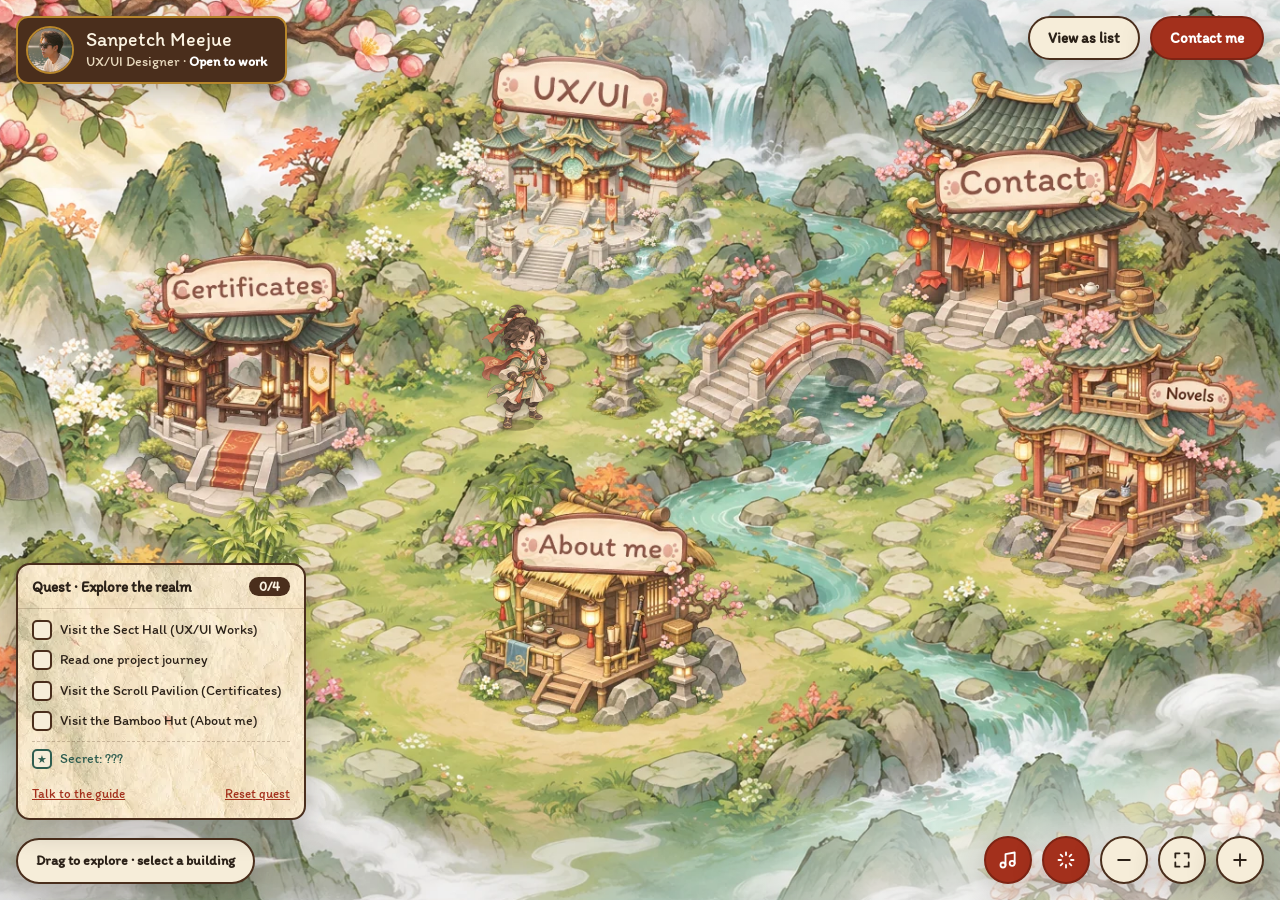
==== commit da06f7fa: "Summary" ====
--- a/index.html
+++ b/index.html
@@ -6,7 +6,7 @@
   <title>Sanpetch Meejue — UX/UI Designer Portfolio</title>
   <meta name="description" content="UX/UI Designer portfolio: case studies from planning to handoff.">
 
-  <link rel="stylesheet" href="css/style.css?v=84">
+  <link rel="stylesheet" href="css/style.css?v=86">
 
   <!-- ตัดสินใจก่อนหน้าเว็บแสดงผล ว่าจะเปิดแอนิเมชันไหม (ดูจากการตั้งค่าเครื่อง: Windows → Animation effects) -->
   <script>
@@ -243,11 +243,11 @@
   <!-- ลำดับสำคัญ: data.js ต้องมาก่อน main.js เพราะ main.js ใช้ข้อมูลจาก data.js
        ?v=3 ท้ายชื่อไฟล์ = เลขเวอร์ชัน ทุกครั้งที่แก้ CSS/JS ให้เปลี่ยนเลขนี้ (เช่น v=4)
        เบราว์เซอร์จะรู้ว่าเป็นไฟล์ใหม่ และไม่ใช้ไฟล์เก่าที่จำไว้ (cache) -->
-  <script src="js/data.js?v=84"></script>
-  <script src="js/main.js?v=84"></script>
-  <script src="js/player.js?v=84"></script>
-  <script src="js/ambient.js?v=84"></script>
-  <script src="js/game.js?v=84"></script>
-  <script src="js/music.js?v=84"></script>
+  <script src="js/data.js?v=86"></script>
+  <script src="js/main.js?v=86"></script>
+  <script src="js/player.js?v=86"></script>
+  <script src="js/ambient.js?v=86"></script>
+  <script src="js/game.js?v=86"></script>
+  <script src="js/music.js?v=86"></script>
 </body>
 </html>
